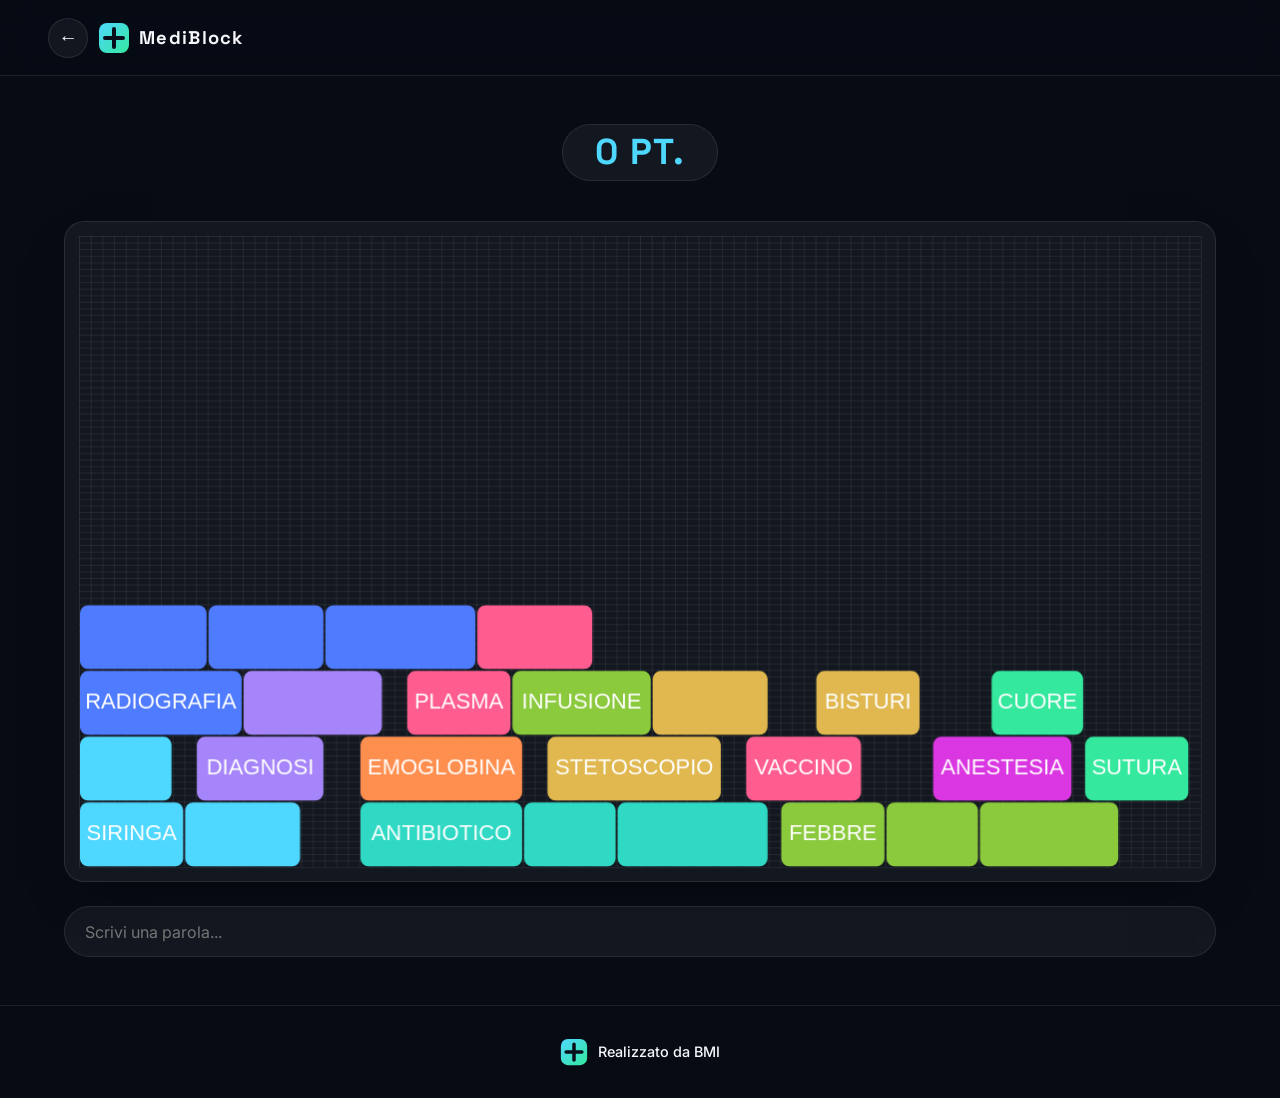
==== frontend/gameboard.html @ cffa9c55 "Static version of frontend." ====
<!DOCTYPE html>
<html>
<head>
    <meta charset="UTF-8">
    <meta name="viewport" content="width=device-width, initial-scale=1.0"> 
    <title>MediBlock</title>
    <link rel="icon" href="/frontend/assets/logo.svg" type="image/svg+xml">
    <link rel="preconnect" href="https://fonts.googleapis.com">
    <link rel="preconnect" href="https://fonts.gstatic.com" crossorigin> 
    <link href="https://fonts.googleapis.com/css2?family=Space+Grotesk:wght@500;700&family=Inter:wght@400;500;600&display=swap" rel="stylesheet">
    <link rel="stylesheet" href="./css/style.css">
</head>
<body>
    <header>
        <div class="brand">
            <button class="btn-back" id="go-back">←</button>
            <img src="./assets/logo.svg" alt="" width="32" height="32"> MediBlock
        </div>
    </header>
    <main>
        <section class="score-section">
            <h1>0 pt.</h1>
        </section>
        <section class="game-section">
            <canvas class="gameboard"></canvas>
            <form class="words-form" id="words-form">
                <input type="text" name="word-input" placeholder="Scrivi una parola..." autocomplete="off">
            </form>
        </section>
    </main>

    <!-- Popup mostrato quando la torre supera la linea di guardia -->
    <dialog id="game-over">
        <div class="game-over-content">
            <h2>Game Over</h2>
            <p class="dialog-sub">La torre ha superato il livello di guardia.</p>
            <p class="game-over-score">Punteggio finale: <strong id="final-score">0</strong> pt.</p>
            <div class="dialog-actions">
                <a href="./index.html" class="btn btn-secondary">🏠 Torna alla Home</a>
                <button type="button" class="btn btn-primary" id="retry-btn">↻ Rigioca</button>
            </div>
        </div>
    </dialog>

    <footer>
        <div class="footer-brand">
            <img src="./assets/logo.svg" alt="Logo BMI" width="28" height="28">
            <span>Realizzato da BMI</span>
        </div>
    </footer>
    <script type="module" src="./js/gameboard.js"></script>
</body>
</html>
---- frontend/css/style.css ----
/* The root is a selector that targets the top-level element of a document.
This it the best way to declare global variable used with var().
Every property that starts with -- is a custom property */
:root {
    --bg-primary: #070b14;
    --bg-secondary: #0d1424;
    --surface: rgba(255, 255, 255, 0.05);
    --surface-hover: rgba(255, 255, 255, 0.09);
    --border: rgba(255, 255, 255, 0.09);

    --text-primary: #f5f7fb;
    --text-muted: #93a1b8;

    --accent-cyan: #4fd8ff;
    --accent-green: #34e89e;
    --accent-pink: #ff5d8f;
    /* Linear gradient is ad image generated*/
    --gradient-brand: linear-gradient(120deg, var(--accent-cyan), var(--accent-green));
    --gradient-warm: linear-gradient(120deg, var(--accent-pink), var(--accent-cyan));

    --font-display: 'Space Grotesk', 'Montserrat', sans-serif;
    --font-body: 'Inter', sans-serif;

    --header-height: 76px;
}

/* Universal selector applied to all elements */
* {
    box-sizing: border-box;
    /* In this case width and height properties include padding, border or margin */
}

/* define the scrolling when is triggered by a navigation.
e.g. <a href="#"> */
html {
    scroll-behavior: smooth;
}

@media (prefers-reduced-motion: reduce) {
    html {
        scroll-behavior: auto;
    }
}

body {
    margin: 0;
    background: var(--bg-primary); /* Define the background color */
    color: var(--text-primary); /* Define the foregrond color */
    font-family: var(--font-body);
    line-height: 1.6; /* Define the height of a line box. Used to separate text line */
    overflow-x: hidden;
}

img {
    max-width: 100%;
    display: block; /* display an image as a block element starting a new line */
}

a {
    color: inherit;
    text-decoration: none;
}

/* =================================================================
   Header & Navigazione
   ================================================================= */

header {
    position: sticky; /* Positioned according to the normal flow. It switches between absolute and relative */
    top: 0;
    z-index: 100;

    height: var(--header-height);
    /* Used to create a 1D flexible layout */
    display: flex;
    align-items: center;
    justify-content: space-between;
    /* clamp is used to define range between two value */
    padding: 0 clamp(1.25rem, 4vw, 3rem);

    background: rgba(7, 11, 20, 0.6);
    /* Used to blur the background */
    backdrop-filter: blur(14px);
    -webkit-backdrop-filter: blur(14px);

    border-bottom: 1px solid var(--border);
}

.brand {
    display: flex;
    align-items: center;
    gap: 0.6rem;
    font-family: var(--font-display);
    font-weight: 1000;
    font-size: 1.15rem;
    letter-spacing: 0.07em;
}

nav ul {
    display: flex;
    align-items: center;
    gap: clamp(1rem, 3vw, 2.25rem);
    list-style: none;
    margin: 0;
    padding: 0;
}

nav a {
    font-size: 0.95rem;
    font-weight: 500;
    color: var(--text-muted);
    transition: color 0.2s ease;
    position: relative;
}

/* Create a pseudo-element as inline box that is the child of the selected element */
nav a:not(.btn-nav)::after {
    content: '';
    /* Positioned relative to its closest text box */
    position: absolute;
    left: 0;
    bottom: -6px;
    width: 0;
    height: 2px;
    background: var(--gradient-brand);
    transition: width 0.25s ease;
}

/* Used to select the element when moving over it */
nav a:not(.btn-nav):hover {
    color: var(--text-primary);
}

nav a:not(.btn-nav):hover::after {
    width: 100%;
}

nav a.btn-nav {
    color: var(--bg-primary);
    background: var(--gradient-brand);
    padding: 0.55rem 1.15rem;
    border-radius: 999px;
    font-weight: 600;
    transition: transform 0.2s ease, box-shadow 0.2s ease;
}

nav a.btn-nav:hover {
    transform: translateY(-2px);
    box-shadow: 0 10px 24px -8px rgba(79, 216, 255, 0.55);
}

/* =================================================================
   Responsive
   ================================================================= */

@media (max-width: 640px) {
    nav ul {
        gap: 1rem;
    }

    nav a:not(.btn-nav) {
        display: none;
    }
}

/* ====================================================
        Button to return to the previous page
 ======================================================*/
header .btn-back {
    display: inline-flex;
    align-items: center;
    justify-content: center;
    width: 2.5rem;
    height: 2.5rem;
    font-weight: 600;
    font-size: 1.2rem;
    line-height: 1;
    color: var(--text-primary);
    background-color: var(--surface);
    border: 1px solid var(--border);
    border-radius: 50%;
    cursor: pointer;
    transition: transform 0.2s ease, background 0.2s ease, border-color 0.2s ease, color 0.2s ease;
}

header .btn-back:hover {
    color: var(--accent-cyan);
    background-color: var(--surface-hover);
    border-color: rgba(79, 216, 255, 0.4);
    transform: translateX(-3px);
}

/* Used for tab key navigation */
header .btn-back:focus-visible {
    outline: 2px solid var(--accent-cyan);
    outline-offset: 2px;
}

/* =================================================================
    Main section
   ================================================================= */

main {
    display: block;
}

.hero {
    position: relative;
    min-height: calc(100svh - var(--header-height));
    display: flex;
    align-items: center;
    justify-content: center;
    text-align: center;
    padding: 3rem 1.5rem;
    overflow: hidden;
    background:
        radial-gradient(60% 50% at 50% 0%, rgba(79, 216, 255, 0.16), transparent 70%),
        radial-gradient(50% 40% at 85% 100%, rgba(255, 93, 143, 0.12), transparent 70%),
        var(--bg-primary);
}

#blocks-canvas {
    position: absolute;
    inset: 0;
    width: 100%;
    height: 100%;
    opacity: 0.55;
    pointer-events: none;
}

.hero-content {
    position: relative;
    z-index: 2;
    max-width: 46rem;
}

.eyebrow {
    display: inline-block;
    margin: 0 0 1rem;
    padding: 0.35rem 0.9rem;
    border: 1px solid var(--border);
    border-radius: 999px;
    background: var(--surface);
    font-size: 0.8rem;
    letter-spacing: 0.08em;
    text-transform: uppercase;
    color: var(--accent-cyan);
}

h1 {
    font-family: var(--font-display);
    font-weight: 700;
    text-transform: uppercase;
    font-size: clamp(3rem, 11vw, 7.5rem);
    line-height: 0.95;
    margin: 0;
    letter-spacing: -0.02em;
    background: var(--gradient-brand);
    background-clip: text;
    -webkit-background-clip: text;
    -webkit-text-fill-color: transparent;
    position: relative;
    filter: drop-shadow(0 0 40px rgba(79, 216, 255, 0.25));
}

h1::before {
    content: attr(data-text);
    position: absolute;
    inset: 0;
    z-index: -1;
    background: none;
    color: rgba(79, 216, 255, 0.35);
    -webkit-text-fill-color: rgba(79, 216, 255, 0.35);
    filter: blur(22px);
    transform: translateY(10%) scaleY(0.7);
    -webkit-mask-image: linear-gradient(180deg, rgba(0, 0, 0, 0) 0%, rgba(0, 0, 0, 0.8) 100%);
    mask-image: linear-gradient(180deg, rgba(0, 0, 0, 0) 0%, rgba(0, 0, 0, 0.8) 100%);
}

.tagline {
    margin: 1.5rem auto 0;
    max-width: 34rem;
    color: var(--text-muted);
    font-size: clamp(1rem, 1.6vw, 1.15rem);
}

.cta-group {
    display: flex;
    flex-wrap: wrap;
    align-items: center;
    justify-content: center;
    gap: 1rem;
    margin-top: 2.25rem;
}

.scroll-cue {
    position: absolute;
    bottom: 2rem;
    left: 50%;
    transform: translateX(-50%);
    width: 26px;
    height: 42px;
    border: 2px solid var(--border);
    border-radius: 999px;
    z-index: 2;
}

.scroll-cue span {
    position: absolute;
    top: 8px;
    left: 50%;
    width: 4px;
    height: 8px;
    margin-left: -2px;
    border-radius: 999px;
    background: var(--accent-cyan);
    animation: scroll-cue 1.6s ease-in-out infinite;
}

@keyframes scroll-cue {
    0% {
        opacity: 1;
        transform: translateY(0);
    }

    70% {
        opacity: 0;
        transform: translateY(14px);
    }

    100% {
        opacity: 0;
        transform: translateY(0);
    }
}

/* =================================================================
   Motion preference
   ================================================================= */

@media (prefers-reduced-motion: reduce) {
    .scroll-cue span {
        animation: none;
    }
}

/* =================================================================
   Bottoni riutilizzabili (hero, dialog, ...)
   ================================================================= */

.btn {
    display: inline-flex;
    align-items: center;
    gap: 0.5rem;
    padding: 0.9rem 1.75rem;
    border-radius: 999px;
    font-weight: 600;
    font-size: 1rem;
    transition: transform 0.2s ease, box-shadow 0.2s ease, background 0.2s ease;
}

.btn-primary {
    color: var(--bg-primary);
    background: var(--gradient-brand);
    box-shadow: 0 12px 30px -10px rgba(52, 232, 158, 0.45);
}

.btn-primary:hover {
    transform: translateY(-3px);
    box-shadow: 0 16px 34px -8px rgba(52, 232, 158, 0.6);
}

.btn-secondary {
    color: var(--text-primary);
    background: var(--surface);
    border: 1px solid var(--border);
}

.btn-secondary:hover {
    background: var(--surface-hover);
    transform: translateY(-3px);
}

/* =================================================================
   Popup Nuova Partita
   ================================================================= */

dialog#game-settings {
    width: min(28rem, 90vw);
    padding: 0;
    border: 1px solid var(--border);
    border-radius: 20px;
    background: var(--bg-secondary);
    color: var(--text-primary);
}

dialog#game-settings::backdrop {
    background: rgba(7, 11, 20, 0.75);
    backdrop-filter: blur(4px);
}

.game-settings-form {
    position: relative;
    display: flex;
    flex-direction: column;
    gap: 1.25rem;
    padding: 2rem;
}

.game-settings-form h2 {
    font-family: var(--font-display);
    margin: 0;
    font-size: 1.5rem;
}

.dialog-sub {
    margin: -0.75rem 0 0;
    color: var(--text-muted);
    font-size: 0.9rem;
}

.dialog-close {
    position: absolute;
    top: 1rem;
    right: 1rem;
    width: 2rem;
    height: 2rem;
    display: inline-flex;
    align-items: center;
    justify-content: center;
    background: var(--surface);
    border: 1px solid var(--border);
    border-radius: 50%;
    color: var(--text-muted);
    cursor: pointer;
    transition: color 0.2s ease, background 0.2s ease;
}

.dialog-close:hover {
    color: var(--text-primary);
    background: var(--surface-hover);
}

.form-group {
    display: flex;
    flex-direction: column;
    gap: 0.5rem;
}

.form-group label {
    font-size: 0.9rem;
    font-weight: 600;
    color: var(--text-muted);
}

.form-group input[type="text"] {
    padding: 0.75rem 1rem;
    border-radius: 12px;
    border: 1px solid var(--border);
    background: var(--surface);
    color: var(--text-primary);
    font-family: var(--font-body);
    font-size: 1rem;
    outline: none;
    transition: border-color 0.2s ease, background 0.2s ease;
}

.form-group input[type="text"]:focus {
    border-color: var(--accent-cyan);
    background: var(--surface-hover);
}

.difficulty-group {
    padding: 0;
    border: none;
    margin: 0;
    display: flex;
    flex-direction: column;
    gap: 0.5rem;
}

.difficulty-group legend {
    padding: 0;
    font-size: 0.9rem;
    font-weight: 600;
    color: var(--text-muted);
}

.difficulty-options {
    display: flex;
    gap: 0.75rem;
}

.difficulty-option {
    flex: 1;
    display: flex;
    align-items: center;
    justify-content: center;
    gap: 0.4rem;
    padding: 0.75rem 1rem;
    border-radius: 12px;
    border: 1px solid var(--border);
    background: var(--surface);
    cursor: pointer;
    font-weight: 500;
    transition: border-color 0.2s ease, background 0.2s ease;
}

.difficulty-option:has(input:checked) {
    border-color: var(--accent-cyan);
    background: var(--surface-hover);
}

.difficulty-option input {
    accent-color: var(--accent-cyan);
}

.form-error {
    margin: 0;
    padding: 0.6rem 0.9rem;
    border-radius: 10px;
    background: rgba(255, 93, 143, 0.12);
    border: 1px solid rgba(255, 93, 143, 0.4);
    color: var(--accent-pink);
    font-size: 0.85rem;
}

.dialog-actions {
    display: flex;
    justify-content: flex-end;
    gap: 0.75rem;
    margin-top: 0.5rem;
}

/* =================================================================
   Popup Game Over
   ================================================================= */

dialog#game-over {
    width: min(28rem, 90vw);
    padding: 0;
    border: 1px solid var(--border);
    border-radius: 20px;
    background: var(--bg-secondary);
    color: var(--text-primary);
}

dialog#game-over::backdrop {
    background: rgba(7, 11, 20, 0.75);
    backdrop-filter: blur(4px);
}

.game-over-content {
    display: flex;
    flex-direction: column;
    gap: 1.25rem;
    padding: 2rem;
}

.game-over-content h2 {
    font-family: var(--font-display);
    margin: 0;
    font-size: 1.5rem;
    color: var(--accent-pink);
}

.game-over-score {
    margin: 0;
    color: var(--text-primary);
}

.game-over-score strong {
    color: var(--accent-cyan);
}

/* =================================================================
   Come si gioca
   ================================================================= */

.how-to {
    max-width: 72rem;
    margin: 0 auto;
    padding: clamp(4rem, 8vw, 7rem) 1.5rem;
    text-align: center;
}

.how-to h2 {
    font-family: var(--font-display);
    font-size: clamp(1.9rem, 4vw, 2.75rem);
    margin: 0 0 0.75rem;
}

.section-sub {
    color: var(--text-muted);
    margin: 0 0 3rem;
}

.cards {
    display: grid;
    grid-template-columns: repeat(auto-fit, minmax(15rem, 1fr));
    gap: 1.5rem;
    text-align: left;
}

.card {
    padding: 2rem;
    background: var(--surface);
    border: 1px solid var(--border);
    border-radius: 20px;
    transition: transform 0.25s ease, border-color 0.25s ease, background 0.25s ease;
}

.card:hover {
    transform: translateY(-6px);
    border-color: rgba(79, 216, 255, 0.4);
    background: var(--surface-hover);
}

.card-icon {
    font-size: 2rem;
    margin-bottom: 1rem;
}

.card h3 {
    font-family: var(--font-display);
    margin: 0 0 0.5rem;
    font-size: 1.15rem;
}

.card p {
    margin: 0;
    color: var(--text-muted);
    font-size: 0.95rem;
}

/* ================================================
        Scoreboard
    =============================================== */
.scoreboard {
    position: relative;
    display: flex;
    flex-direction: column;
    align-items: center;
    justify-content: flex-start;
    align-content: center;
    min-height: 100vh;
    padding: clamp(4rem, 8vw, 6rem) 1.5rem 4rem;
    gap: 2.5rem;
}

#users-scoreboard {
    width: 100%;
    max-width: 40rem;
    display: flex;
    flex-direction: column;
    gap: 0.75rem;
}

.scoreboard-row {
    display: flex;
    align-items: center;
    gap: 1rem;
    padding: 0.9rem 1.25rem;
    background: var(--surface);
    border: 1px solid var(--border);
    border-radius: 14px;
    font-family: var(--font-body);
    opacity: 0;
    transform: translateY(10px);
    animation: row-in 0.35s ease forwards;
    transition: transform 0.2s ease, border-color 0.2s ease, background 0.2s ease;
}

.scoreboard-row:hover {
    transform: translateY(-3px);
    border-color: rgba(79, 216, 255, 0.4);
    background: var(--surface-hover);
}

@keyframes row-in {
    to {
        opacity: 1;
        transform: translateY(0);
    }
}

.scoreboard-row .posizione {
    width: 2.25rem;
    flex-shrink: 0;
    font-family: var(--font-display);
    font-weight: 700;
    font-size: 1.1rem;
    text-align: center;
    color: var(--text-muted);
}

.scoreboard-row .avatar {
    display: inline-flex;
    align-items: center;
    justify-content: center;
    width: 2.25rem;
    height: 2.25rem;
    flex-shrink: 0;
    border-radius: 50%;
    background: var(--gradient-brand);
    color: var(--bg-primary);
    font-family: var(--font-display);
    font-weight: 700;
    font-size: 0.9rem;
}

.scoreboard-row .nome {
    flex: 1;
    font-weight: 500;
}

.scoreboard-row .punti {
    font-family: var(--font-display);
    font-weight: 700;
    color: var(--accent-cyan);
}

/* Evidenzia il podio */
.scoreboard-row.rank-1 {
    border-color: rgba(255, 215, 0, 0.5);
    background: linear-gradient(120deg, rgba(255, 215, 0, 0.12), var(--surface));
}

.scoreboard-row.rank-2 {
    border-color: rgba(192, 192, 192, 0.5);
    background: linear-gradient(120deg, rgba(192, 192, 192, 0.1), var(--surface));
}

.scoreboard-row.rank-3 {
    border-color: rgba(205, 127, 50, 0.5);
    background: linear-gradient(120deg, rgba(205, 127, 50, 0.12), var(--surface));
}

.scoreboard-empty {
    color: var(--text-muted);
    text-align: center;
}

@media (prefers-reduced-motion: reduce) {
    .scoreboard-row {
        opacity: 1;
        transform: none;
        animation: none;
    }
}

/* =================================================================
   Footer
   ================================================================= */

footer {
    display: flex;
    flex-wrap: wrap;
    align-items: center;
    justify-content: center;
    gap: 1rem;
    padding: 2rem clamp(1.25rem, 4vw, 3rem);
    border-top: 1px solid var(--border);
    color: var(--text-muted);
    font-size: 0.9rem;
}

.footer-brand {
    display: flex;
    align-items: center;
    gap: 0.6rem;
    color: var(--text-primary);
    font-weight: 500;
}

.footer-note {
    margin: 0;
}

/* ================================================
        Gameboard
    =============================================== */

.score-section {
    position: relative;
    display: flex;
    flex-direction: column;
    align-items: center;
    justify-content: center;
    gap: 0.6rem;
    padding: clamp(2rem, 6vw, 3rem) 1.5rem 0;
}

.level-badge {
    margin: 0;
    padding: 0.3rem 1rem;
    font-size: 0.8rem;
    letter-spacing: 0.06em;
    text-transform: uppercase;
    color: var(--text-muted);
    background: var(--surface);
    border: 1px solid var(--border);
    border-radius: 999px;
}

/* Il badge del punteggio riusa il ritmo dell'eyebrow/pill,
   ma sovrascrive l'h1 "hero" (gradiente enorme) con una
   variante compatta in accent-cyan, come i punti in classifica */
.score-section h1 {
    margin: 0;
    padding: 0.65rem 2rem;
    font-size: clamp(1.5rem, 4vw, 2.25rem);
    letter-spacing: 0.04em;
    background: var(--surface);
    background-clip: border-box;
    -webkit-background-clip: border-box;
    color: var(--accent-cyan);
    -webkit-text-fill-color: var(--accent-cyan);
    border: 1px solid var(--border);
    border-radius: 999px;
    filter: none;
}

.score-section h1::before {
    content: none;
}

.game-section {
    position: relative;
    display: flex;
    flex-direction: column;
    align-items: center;
    gap: 1.5rem;
    min-height: calc(100svh - var(--header-height));
    padding: clamp(1.5rem, 4vw, 2.5rem) clamp(1.25rem, 4vw, 3rem) clamp(2rem, 4vw, 3rem);
}

.gameboard {
    display: block;
    width: min(100%, 72rem);
    flex: 1 1 0;
    aspect-ratio: var(--aspect, 3);
    min-height: 22rem;
    background: var(--surface);
    border: 1px solid var(--border);
    border-radius: 20px;
    box-shadow: 0 20px 45px -20px rgba(0, 0, 0, 0.5);
}

.words-form {
    display: flex;
    flex-wrap: wrap;
    gap: 0.75rem;
    width: min(100%, 72rem);
}

.words-form input[type="text"] {
    flex: 1 1 12rem;
    padding: 0.9rem 1.25rem;
    border-radius: 999px;
    border: 1px solid var(--border);
    background: var(--surface);
    color: var(--text-primary);
    font-family: var(--font-body);
    font-size: 1rem;
    outline: none;
    transition: border-color 0.2s ease, background 0.2s ease;
}

.words-form input[type="text"]:disabled {
    opacity: 0.55;
    cursor: not-allowed;
}

.words-form input[type="text"]:focus {
    border-color: var(--accent-cyan);
    background: var(--surface-hover);
}
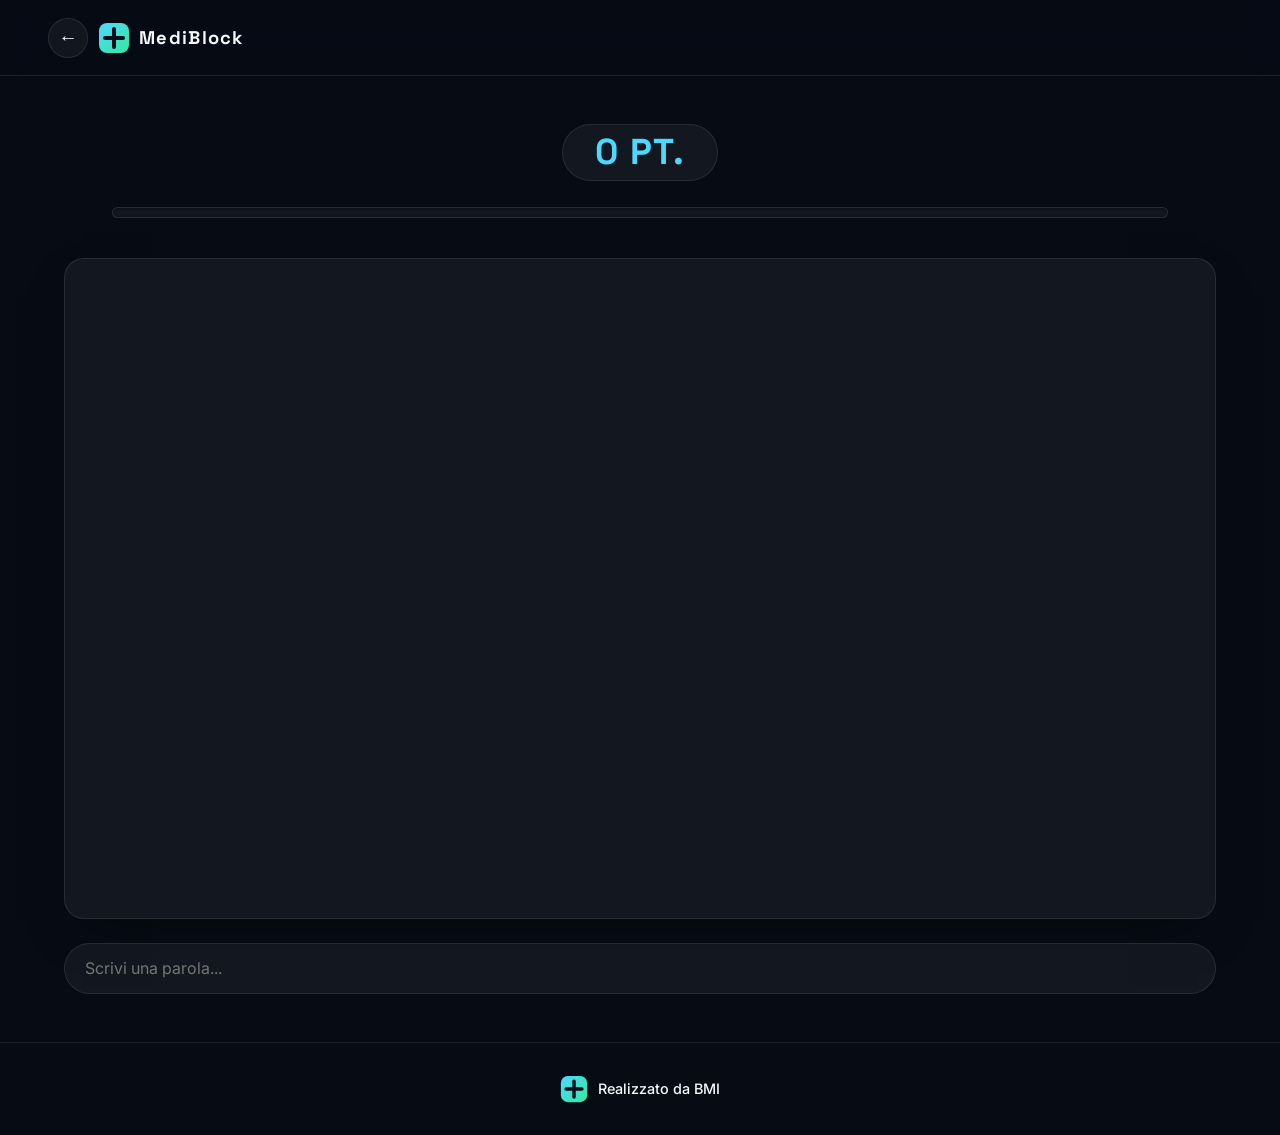
==== commit e2d6c47a: "Added a progress bar for block dropping after a set time." ====
--- a/frontend/gameboard.html
+++ b/frontend/gameboard.html
@@ -21,6 +21,10 @@
         <section class="score-section">
             <h1>0 pt.</h1>
         </section>
+        <br>
+        <div class="progress-bar-container">
+            <div class="progress-bar"></div>
+        </div>
         <section class="game-section">
             <canvas class="gameboard"></canvas>
             <form class="words-form" id="words-form">
--- a/frontend/css/style.css
+++ b/frontend/css/style.css
@@ -474,13 +474,11 @@
     padding: 0;
     border: none;
     margin: 0;
-    display: flex;
-    flex-direction: column;
-    gap: 0.5rem;
 }
 
 .difficulty-group legend {
     padding: 0;
+    margin: 0 0 0.5rem;
     font-size: 0.9rem;
     font-weight: 600;
     color: var(--text-muted);
@@ -646,6 +644,24 @@
     min-height: 100vh;
     padding: clamp(4rem, 8vw, 6rem) 1.5rem 4rem;
     gap: 2.5rem;
+}
+
+.scoreboard-filter {
+    display: flex;
+    justify-content: center;
+}
+
+.scoreboard-filter .difficulty-group legend {
+    text-align: center;
+}
+
+.scoreboard-filter .difficulty-options {
+    justify-content: center;
+}
+
+.scoreboard-filter .difficulty-option {
+    flex: 0 0 auto;
+    padding: 0.6rem 1.25rem;
 }
 
 #users-scoreboard {
@@ -825,6 +841,35 @@
     content: none;
 }
 
+/* Traccia + riempimento del livello di guardia della torre: il colore
+   caldo (accent-pink) riprende quello del dialog di game over, così la
+   barra si legge come lo stesso avviso di "pericolo" prima ancora che
+   scatti il popup. */
+.progress-bar-container {
+    width: min(100%, 72rem);
+    margin: 0 auto;
+    padding: 0 clamp(1.25rem, 4vw, 3rem);
+}
+
+.progress-bar {
+    height: 0.7rem;
+    background: var(--surface);
+    border: 1px solid var(--border);
+    border-radius: 999px;
+    overflow: hidden;
+    box-shadow: inset 0 1px 3px rgba(0, 0, 0, 0.4);
+}
+
+.progress-bar::before {
+    content: "";
+    display: block;
+    height: 100%;
+    width: var(--progress, 0%);
+    background: var(--gradient-warm);
+    border-radius: inherit;
+    transition: width 0.3s ease;
+}
+
 .game-section {
     position: relative;
     display: flex;
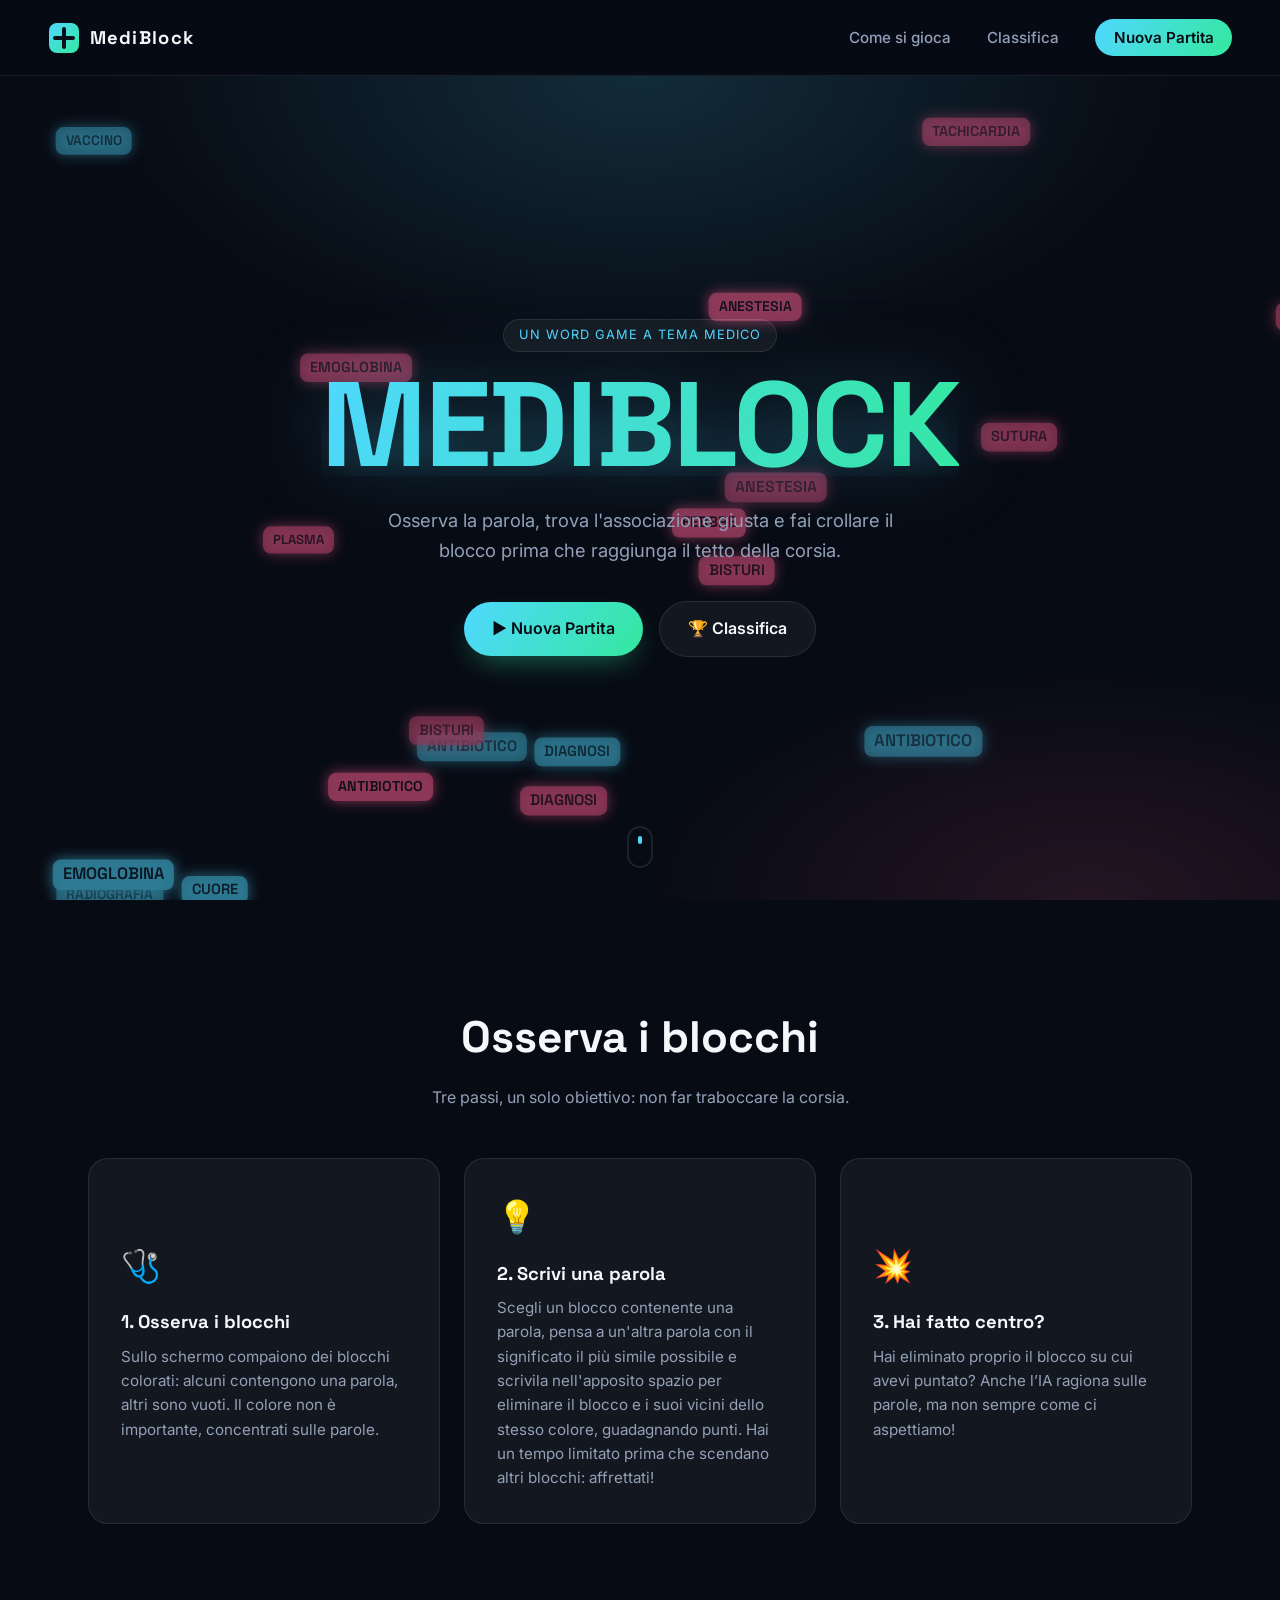
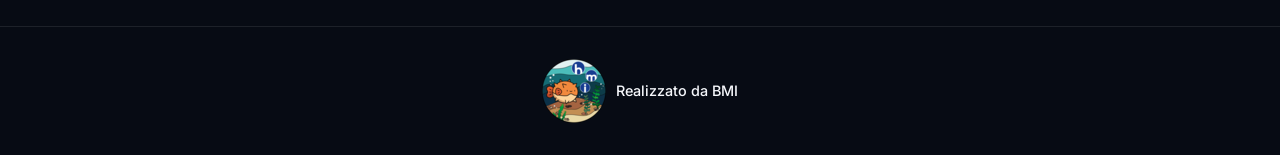
==== commit 5a803395: "Changed cards. Added BMI icon. Deleting a word by typing the word itself is prohibited." ====
--- a/frontend/gameboard.html
+++ b/frontend/gameboard.html
@@ -48,7 +48,7 @@
 
     <footer>
         <div class="footer-brand">
-            <img src="./assets/logo.svg" alt="Logo BMI" width="28" height="28">
+            <img src="./assets/logo_bmi.png" alt="Logo BMI" width="64" height="64">
             <span>Realizzato da BMI</span>
         </div>
     </footer>
--- a/frontend/css/style.css
+++ b/frontend/css/style.css
@@ -601,6 +601,9 @@
 }
 
 .card {
+    display: flex;
+    flex-direction: column;
+    justify-content: center;
     padding: 2rem;
     background: var(--surface);
     border: 1px solid var(--border);
